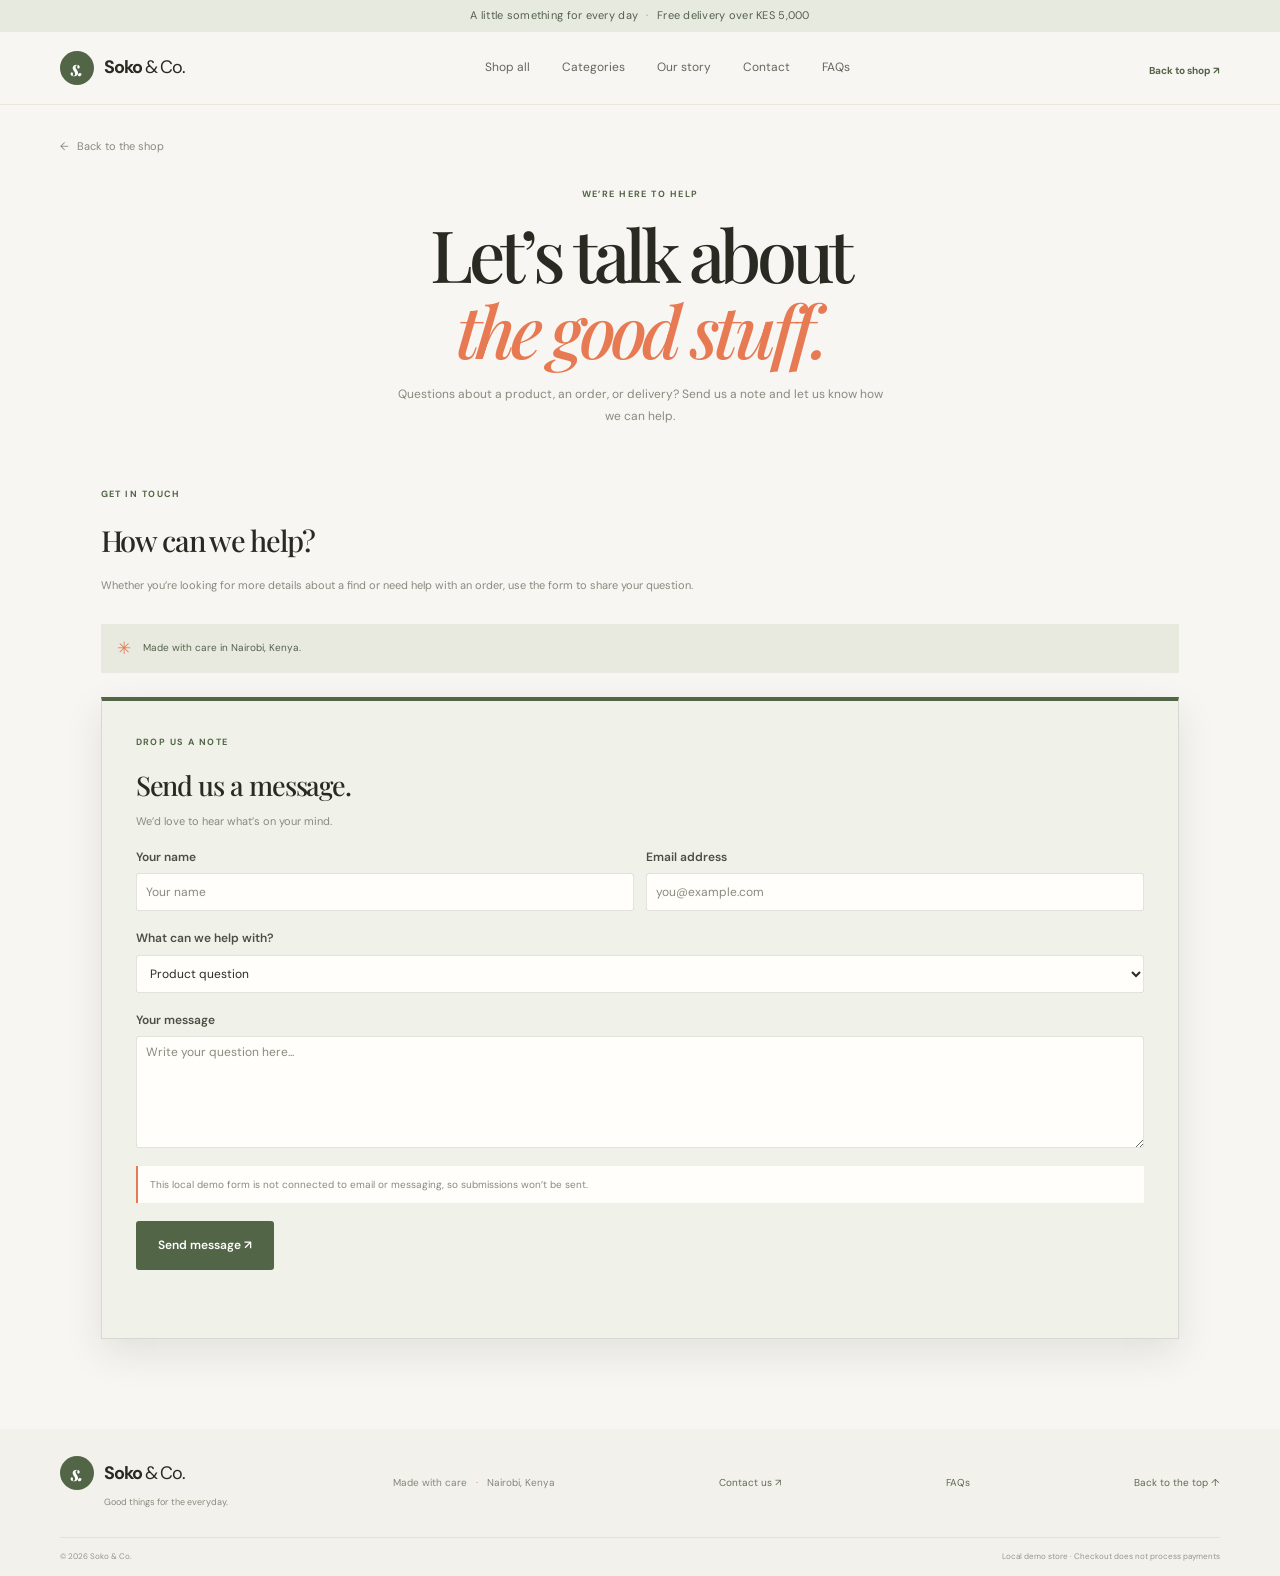
==== contact.html @ d67be222 "Initial commit" ====
<!doctype html>
<!-- Soko & Co. contact page; the form is a local demo and sends no messages. -->
<html lang="en">
  <head>
    <meta charset="UTF-8" />
    <meta name="viewport" content="width=device-width, initial-scale=1.0" />
    <meta
      name="description"
      content="Get in touch with Soko & Co. about products, orders, or delivery."
    />
    <meta name="theme-color" content="#f7f6f2" />
    <title>Contact us — Soko &amp; Co.</title>
    <link rel="stylesheet" href="market.css" />
    <script src="contact.js" defer></script>
    <script src="site-nav.js" defer></script>
  </head>
  <body id="top">
    <!-- Store announcement and shared navigation. -->
    <div class="topline">
      A little something for every day <span>·</span> Free delivery over KES
      5,000
    </div>
    <header class="site-header">
      <nav class="nav container" aria-label="Main navigation">
        <a class="brand" href="market.html#home" aria-label="Soko and Co. home">
          <span class="brand-mark">s.</span>
          <span>Soko <span class="brand-light">&amp; Co.</span></span>
        </a>
        <div class="nav-links" id="site-menu">
          <a href="market.html#shop">Shop all</a>
          <a href="market.html#categories">Categories</a>
          <a href="market.html#story">Our story</a>
          <a href="contact.html" aria-current="page">Contact</a>
          <a href="faq.html">FAQs</a>
        </div>
        <button
          class="menu-overlay"
          type="button"
          data-menu-overlay
          aria-label="Close navigation menu"
          tabindex="-1"
        ></button>
        <div class="nav-actions">
          <a class="text-link" href="market.html#shop">Back to shop ↗</a>
          <button
            class="mobile-menu-toggle"
            type="button"
            aria-label="Open navigation menu"
            aria-controls="site-menu"
            aria-expanded="false"
          >
            <span class="menu-icon" aria-hidden="true">
              <span></span><span></span><span></span>
            </span>
          </button>
        </div>
      </nav>
    </header>

    <!-- Contact introduction and demo form with an explicit non-delivery notice. -->
    <main class="container contact-page">
      <a class="detail-back-link" href="market.html#shop">
        <span aria-hidden="true">←</span> Back to the shop
      </a>
      <section class="contact-intro">
        <span class="eyebrow">WE’RE HERE TO HELP</span>
        <h1>Let’s talk about<br /><em>the good stuff.</em></h1>
        <p>
          Questions about a product, an order, or delivery? Send us a note and
          let us know how we can help.
        </p>
      </section>

      <section class="contact-layout" aria-label="Contact Soko &amp; Co.">
        <div class="contact-copy">
          <span class="eyebrow">GET IN TOUCH</span>
          <h2>How can we help?</h2>
          <p>
            Whether you’re looking for more details about a find or need help
            with an order, use the form to share your question.
          </p>
          <div class="contact-location">
            <span aria-hidden="true">✳</span>
            <p>Made with care in Nairobi, Kenya.</p>
          </div>
        </div>

        <form class="contact-form" id="contact-form">
          <div class="contact-form-heading">
            <span class="eyebrow">DROP US A NOTE</span>
            <h2>Send us a message.</h2>
            <p>We’d love to hear what’s on your mind.</p>
          </div>
          <div class="contact-form-row">
            <div class="contact-field">
              <label for="contact-name">Your name</label>
              <input
                id="contact-name"
                name="name"
                autocomplete="name"
                placeholder="Your name"
                required
              />
            </div>
            <div class="contact-field">
              <label for="contact-email">Email address</label>
              <input
                id="contact-email"
                name="email"
                type="email"
                autocomplete="email"
                placeholder="you@example.com"
                required
              />
            </div>
          </div>
          <div class="contact-field">
            <label for="contact-topic">What can we help with?</label>
            <select id="contact-topic" name="topic">
              <option>Product question</option>
              <option>Order or delivery</option>
              <option>Other</option>
            </select>
          </div>
          <div class="contact-field">
            <label for="contact-message">Your message</label>
            <textarea
              id="contact-message"
              name="message"
              rows="5"
              placeholder="Write your question here..."
              required
            ></textarea>
          </div>
          <p class="contact-note">
            This local demo form is not connected to email or messaging, so
            submissions won’t be sent.
          </p>
          <button class="button button-dark" type="submit">Send message ↗</button>
          <p class="contact-status" id="contact-status" role="status" aria-live="polite"></p>
        </form>
      </section>
    </main>

    <!-- Shared footer links for the storefront and FAQ page. -->
    <footer class="site-footer">
      <div class="container footer-main">
        <div class="footer-brand">
          <a class="brand" href="market.html#home">
            <span class="brand-mark">s.</span>
            <span>Soko <span class="brand-light">&amp; Co.</span></span>
          </a>
          <p>Good things for the everyday.</p>
        </div>
        <div class="footer-note">
          <span>Made with care</span><span>·</span><span>Nairobi, Kenya</span>
        </div>
        <a class="back-top" href="contact.html">Contact us ↗</a>
        <a class="back-top" href="faq.html">FAQs</a>
        <a class="back-top" href="#top">Back to the top ↑</a>
      </div>
      <div class="container footer-bottom">
        <span>© 2026 Soko &amp; Co.</span>
        <span>Local demo store · Checkout does not process payments</span>
      </div>
    </footer>
  </body>
</html>
---- market.css ----
/* Shared Soko & Co. styles for the storefront, product, contact, and FAQ pages. */
@import url("https://fonts.googleapis.com/css2?family=DM+Sans:wght@400;500;600;700&family=Playfair+Display:ital,wght@0,500;0,600;0,700;1,500;1,600&display=swap");

/* Brand tokens and shared page defaults. */
:root {
  color-scheme: light;
  --paper: #f7f6f2;
  --white: #fffefa;
  --ink: #292b23;
  --muted: #898a7e;
  --line: #e8e5db;
  --green: #526547;
  --orange: #e77a52;
  --yellow: #f2c65d;
  --serif: "Playfair Display", Georgia, serif;
  --sans: "DM Sans", "Segoe UI", sans-serif;
}

* {
  box-sizing: border-box;
}
html {
  scroll-behavior: smooth;
  scroll-padding-top: 85px;
}
body {
  margin: 0;
  background: var(--paper);
  color: var(--ink);
  font-family: var(--sans);
  font-size: 15px;
  line-height: 1.6;
}
body.menu-open {
  overflow: hidden;
}
button,
input,
select {
  font: inherit;
}
button {
  color: inherit;
}
a {
  color: inherit;
  text-decoration: none;
}
.container {
  width: min(1160px, calc(100% - 48px));
  margin-inline: auto;
}
.visually-hidden {
  position: absolute;
  width: 1px;
  height: 1px;
  padding: 0;
  margin: -1px;
  overflow: hidden;
  clip: rect(0, 0, 0, 0);
  white-space: nowrap;
  border: 0;
}
.topline {
  padding: 7px 16px;
  background: #e7eadf;
  color: #53614c;
  text-align: center;
  font-size: 11px;
  letter-spacing: 0.025em;
}
.topline span {
  padding-inline: 5px;
  color: var(--orange);
}

/* Desktop navigation and its action buttons. */
.site-header {
  position: sticky;
  z-index: 20;
  top: 0;
  border-bottom: 1px solid var(--line);
  background: rgb(247 246 242 / 94%);
  backdrop-filter: blur(14px);
}
.nav {
  display: flex;
  min-height: 72px;
  align-items: center;
  justify-content: space-between;
  gap: 20px;
}
.brand {
  display: inline-flex;
  align-items: center;
  gap: 10px;
  font-size: 18px;
  font-weight: 700;
  letter-spacing: -0.06em;
  white-space: nowrap;
}
.brand-mark {
  display: grid;
  width: 34px;
  height: 34px;
  place-items: center;
  border-radius: 50%;
  background: var(--green);
  color: white;
  font-family: var(--serif);
  font-size: 21px;
  font-style: italic;
}
.brand-light {
  font-weight: 400;
}
.nav-links {
  display: flex;
  align-items: center;
  gap: 32px;
}
.nav-links a {
  color: #65665c;
  font-size: 12px;
  transition: color 0.18s ease;
}
.nav-links a:hover {
  color: var(--orange);
}
.mobile-menu-toggle,
.menu-overlay {
  display: none;
}
.menu-icon {
  display: grid;
  gap: 4px;
}
.menu-icon > span {
  width: 18px;
  height: 1.5px;
  background: var(--ink);
  transition:
    transform 0.2s ease,
    opacity 0.2s ease;
}
.nav-actions {
  display: flex;
  align-items: center;
  gap: 16px;
}
.search-shortcut,
.wishlist-trigger,
.cart-trigger {
  display: inline-flex;
  min-height: 38px;
  align-items: center;
  gap: 7px;
  padding: 0 4px;
  border: 0;
  background: transparent;
  cursor: pointer;
  font-size: 12px;
}
.search-shortcut > span:first-child {
  font-size: 20px;
  line-height: 1;
}
.bag-icon {
  font-size: 15px;
}
.cart-count {
  display: grid;
  min-width: 20px;
  height: 20px;
  place-items: center;
  padding-inline: 4px;
  border-radius: 50%;
  background: #e9eadf;
  color: var(--green);
  font-size: 10px;
}
.wishlist-trigger > span:first-child {
  color: #66745b;
  font-size: 19px;
  line-height: 1;
}
.wishlist-count {
  display: grid;
  min-width: 20px;
  height: 20px;
  place-items: center;
  padding-inline: 4px;
  border-radius: 50%;
  background: #e9eadf;
  color: var(--green);
  font-size: 10px;
}

/* Hero artwork and the first category shortcuts. */
.hero {
  display: grid;
  min-height: 550px;
  grid-template-columns: 0.9fr 1.1fr;
  align-items: center;
  gap: clamp(30px, 7vw, 100px);
  padding-block: 55px 65px;
}
.hero-copy {
  padding: 15px 0 5px 5%;
}
.eyebrow {
  display: block;
  margin: 0 0 15px;
  color: var(--green);
  font-size: 9px;
  font-weight: 700;
  letter-spacing: 0.16em;
}
.eyebrow-star {
  margin-right: 5px;
  color: var(--orange);
  font-size: 13px;
}
.hero h1 {
  margin: 0;
  font-family: var(--serif);
  font-size: clamp(53px, 6vw, 79px);
  font-weight: 500;
  letter-spacing: -0.065em;
  line-height: 1.02;
}
.hero h1 em,
.shop-heading h2 em,
.story-inner h2 em,
.checkout-header h2 em {
  color: var(--orange);
  font-weight: 500;
}
.hero-copy > p:not(.eyebrow) {
  max-width: 360px;
  margin: 21px 0 24px;
  color: #73746b;
  font-size: 13px;
  line-height: 1.9;
}
.button {
  display: inline-flex;
  min-height: 45px;
  align-items: center;
  justify-content: center;
  gap: 20px;
  padding: 0 18px;
  border: 0;
  border-radius: 3px;
  cursor: pointer;
  font-size: 11px;
  font-weight: 600;
  transition:
    transform 0.18s ease,
    background 0.18s ease;
}
.button:hover {
  transform: translateY(-2px);
}
.button-dark {
  background: var(--green);
  color: white;
}
.button-dark:hover {
  background: #41543a;
}
.hero-footnote {
  display: flex;
  align-items: center;
  gap: 8px;
  margin-top: 31px;
  color: #85867c;
  font-size: 10px;
}
.tiny-sun {
  color: var(--orange);
  font-size: 15px;
}
.hero-art {
  position: relative;
  min-height: 400px;
  overflow: hidden;
  background: #e8c1a8 url("images/hero_bg.jpg") center 43% / cover no-repeat;
}
.hero-art::before {
  position: absolute;
  inset: 0;
  background: linear-gradient(
    180deg,
    rgb(41 43 35 / 15%),
    transparent 24%,
    transparent 72%,
    rgb(41 43 35 / 35%)
  );
  content: "";
}
.hero-art-top,
.hero-art-caption {
  position: absolute;
  z-index: 2;
  right: 19px;
  left: 19px;
  display: flex;
  justify-content: space-between;
  color: white;
  text-shadow: 0 1px 8px rgb(0 0 0 / 35%);
  font-size: 8px;
  letter-spacing: 0.12em;
}
.hero-art-top {
  top: 18px;
}
.hero-art-caption {
  bottom: 17px;
  letter-spacing: 0.03em;
  text-transform: none;
}
.hero-sticker {
  position: absolute;
  z-index: 1;
  top: 44%;
  right: 7%;
  display: grid;
  width: 54px;
  height: 54px;
  place-items: center;
  border-radius: 50%;
  background: var(--yellow);
  color: #715938;
  font-size: 25px;
}

.category-section {
  display: grid;
  grid-template-columns: repeat(5, 1fr);
  gap: 11px;
  padding-block: 17px 72px;
}
.category-link {
  display: flex;
  min-height: 65px;
  align-items: center;
  gap: 11px;
  padding: 10px 13px;
  border: 1px solid var(--line);
  background: var(--white);
  font-size: 11px;
  transition:
    border-color 0.18s ease,
    transform 0.18s ease;
}
.category-link:hover {
  transform: translateY(-2px);
  border-color: #b7c1aa;
}
.category-emoji {
  display: grid;
  width: 35px;
  height: 35px;
  flex: 0 0 auto;
  place-items: center;
  border-radius: 50%;
  font-size: 17px;
}
.style-emoji {
  background: #f4e3d8;
  color: #b66b4b;
}
.tech-emoji {
  background: #dfe8df;
  color: #526b55;
}
.home-emoji {
  background: #f2e7cb;
  color: #9c7d40;
}
.care-emoji {
  background: #ecdfe8;
  color: #966c8c;
}
.gifts-emoji {
  background: #e7e8d8;
  font-size: 15px;
}
.category-arrow {
  margin-left: auto;
  color: #a4a397;
  font-size: 12px;
}

/* Shop controls, grouped product rails, cards, and empty-search feedback. */
.shop-section {
  padding-block: 12px 94px;
}
.shop-heading {
  display: flex;
  align-items: end;
  justify-content: space-between;
  gap: 20px;
  margin-bottom: 25px;
}
.shop-heading .eyebrow {
  margin-bottom: 8px;
}
.shop-heading h2 {
  margin: 0;
  font-family: var(--serif);
  font-size: clamp(32px, 4vw, 45px);
  font-weight: 500;
  letter-spacing: -0.055em;
}
.shop-heading > p {
  margin: 0 0 7px;
  color: var(--muted);
  font-size: 11px;
}
.shop-controls {
  display: flex;
  align-items: center;
  justify-content: space-between;
  gap: 20px;
  padding-block: 15px;
  border-top: 1px solid var(--line);
  border-bottom: 1px solid var(--line);
}
.filter-list,
.shop-tools {
  display: flex;
  align-items: center;
  gap: 7px;
}
.filter-chip {
  min-height: 31px;
  padding: 0 12px;
  border: 1px solid transparent;
  border-radius: 20px;
  background: transparent;
  color: #74756c;
  cursor: pointer;
  font-size: 10px;
}
.filter-chip:hover {
  border-color: var(--line);
}
.filter-chip.is-active {
  background: #e8ebdf;
  color: #4b6044;
}
.shop-tools {
  gap: 12px;
}
.search-field {
  display: flex;
  width: 175px;
  min-height: 34px;
  align-items: center;
  gap: 7px;
  padding: 0 10px;
  border: 1px solid var(--line);
  background: var(--white);
  color: var(--muted);
}
.search-field > span {
  font-size: 17px;
}
.search-field input {
  width: 100%;
  min-width: 0;
  border: 0;
  outline: 0;
  background: transparent;
  color: var(--ink);
  font-size: 10px;
}
.search-field input::placeholder {
  color: #a0a094;
}
.sort-field select {
  min-height: 34px;
  padding: 0 24px 0 9px;
  border: 1px solid var(--line);
  background: var(--white);
  color: #67685e;
  font-size: 10px;
}
.results-count {
  min-height: 16px;
  margin: 13px 0 11px;
  color: var(--muted);
  font-size: 9px;
}
.product-grid {
  display: grid;
  grid-template-columns: repeat(4, minmax(0, 1fr));
  gap: 18px 14px;
}
.product-grid.product-groups {
  display: flex;
  flex-direction: column;
  gap: 32px;
}
.product-group-heading {
  display: flex;
  align-items: center;
  justify-content: space-between;
  margin-bottom: 12px;
}
.product-group-title {
  display: flex;
  align-items: baseline;
  gap: 10px;
}
.product-group-heading h3 {
  margin: 0;
  font-family: var(--serif);
  font-size: 23px;
  font-weight: 500;
  letter-spacing: -0.035em;
}
.product-group-title > span {
  color: var(--muted);
  font-size: 9px;
}
.product-scroll-controls {
  display: flex;
  gap: 6px;
}
.product-scroll-controls[hidden] {
  display: none;
}
.product-scroll-button {
  display: grid;
  width: 36px;
  height: 36px;
  place-items: center;
  border: 1px solid var(--line);
  border-radius: 50%;
  background: var(--white);
  color: var(--ink);
  cursor: pointer;
  font-size: 15px;
}
.product-scroll-button:not(:disabled):hover {
  border-color: #b7c1aa;
}
.product-scroll-button:disabled {
  color: #a4a397;
  cursor: default;
}
.product-row {
  display: grid;
  grid-auto-columns: calc((100% - 42px) / 4);
  grid-auto-flow: column;
  gap: 14px;
  overflow-x: auto;
  overscroll-behavior-x: contain;
  scroll-snap-type: x proximity;
  scrollbar-color: #c8cabd transparent;
  scrollbar-width: thin;
  padding-bottom: 9px;
}
.product-row > .product-card {
  scroll-snap-align: start;
}
.product-row::-webkit-scrollbar {
  height: 6px;
}
.product-row::-webkit-scrollbar-thumb {
  border-radius: 6px;
  background: #c8cabd;
}
.product-card {
  min-width: 0;
}
.wishlist-toggle {
  display: grid;
  place-items: center;
  border: 0;
  background: var(--white);
  color: #66745b;
  cursor: pointer;
  line-height: 1;
}
.wishlist-toggle[aria-pressed="true"] {
  color: var(--orange);
}
.product-visual > .wishlist-toggle {
  position: absolute;
  z-index: 3;
  top: 10px;
  right: 10px;
  width: 35px;
  height: 35px;
  border-radius: 50%;
  box-shadow: 0 2px 8px rgb(41 43 35 / 10%);
  font-size: 20px;
}
.wishlist-toggle:hover {
  transform: scale(1.08);
}
.product-visual {
  position: relative;
  display: grid;
  aspect-ratio: 0.91;
  overflow: hidden;
  place-items: center;
  border-radius: 8px;
  background: var(--product-bg, #eee8dd);
}
.product-art-link {
  position: absolute;
  z-index: 0;
  inset: 0;
  display: block;
}
.product-art {
  display: block;
  width: 100%;
  height: 100%;
  padding: 12px;
  border-radius: 6px;
  object-fit: contain;
  transition: transform 0.35s ease;
}
.product-card:hover .product-art {
  transform: scale(0.97) rotate(-1deg);
}
.product-badge {
  position: absolute;
  z-index: 1;
  top: 10px;
  left: 10px;
  padding: 5px 8px;
  background: var(--white);
  color: #56644d;
  font-size: 8px;
  letter-spacing: 0.04em;
}
.quick-add {
  position: absolute;
  z-index: 2;
  right: 10px;
  bottom: 10px;
  left: 10px;
  min-height: 37px;
  border: 0;
  background: rgb(255 254 250 / 94%);
  color: var(--ink);
  cursor: pointer;
  font-size: 10px;
  font-weight: 600;
  opacity: 0;
  transform: translateY(6px);
  transition:
    opacity 0.2s ease,
    transform 0.2s ease;
}
.product-card:hover .quick-add,
.quick-add:focus-visible {
  opacity: 1;
  transform: translateY(0);
}
.product-info {
  padding: 10px 2px 0;
}
.product-category {
  margin: 0 0 2px;
  color: var(--muted);
  font-size: 8px;
  letter-spacing: 0.1em;
  text-transform: uppercase;
}
.product-name-row {
  display: flex;
  align-items: baseline;
  justify-content: space-between;
  gap: 8px;
}
.product-name {
  margin: 0;
  font-size: 11px;
  font-weight: 600;
}
.product-name a {
  transition: color 0.18s ease;
}
.product-name a:hover {
  color: var(--green);
}
.product-price {
  flex: 0 0 auto;
  font-size: 10px;
  font-weight: 600;
}
.empty-state {
  padding: 45px 10px;
  color: var(--muted);
  text-align: center;
  font-size: 13px;
}

/* Contact page layout, form fields, and submission feedback. */
.contact-page {
  min-height: 70vh;
  padding-block: 28px 90px;
}
.contact-intro {
  max-width: 720px;
  margin: 30px auto 48px;
  text-align: center;
}
.contact-intro h1 {
  margin: 0;
  font-family: var(--serif);
  font-size: clamp(44px, 7vw, 72px);
  font-weight: 500;
  letter-spacing: -0.065em;
  line-height: 1.05;
}
.contact-intro h1 em {
  color: var(--orange);
  font-weight: 500;
}
.contact-intro > p {
  max-width: 500px;
  margin: 17px auto 0;
  color: var(--muted);
  font-size: 12px;
  line-height: 1.8;
}
.contact-layout {
  display: grid;
  width: 93%;
  max-width: 1160px;
  grid-template-columns: 1fr;
  align-items: start;
  gap: 24px;
  margin-inline: auto;
}
.contact-copy {
  padding-top: 12px;
}
.contact-copy h2 {
  margin: 0 0 12px;
  font-family: var(--serif);
  font-size: 29px;
  font-weight: 500;
  letter-spacing: -0.04em;
}
.contact-copy > p {
  margin: 0;
  color: var(--muted);
  font-size: 11px;
  line-height: 1.9;
}
.contact-location {
  display: flex;
  align-items: flex-start;
  gap: 12px;
  margin-top: 28px;
  padding: 16px;
  background: #e8eadf;
  color: #53614c;
  font-size: 10px;
}
.contact-location > span {
  color: var(--orange);
  font-size: 17px;
  line-height: 1;
}
.contact-location p {
  margin: 0;
}
.contact-form {
  position: relative;
  display: grid;
  gap: 18px;
  padding: clamp(22px, 3vw, 34px);
  border: 1px solid #d7d9ce;
  border-top: 4px solid var(--green);
  background: #f0f2ea;
  box-shadow: 0 14px 36px rgb(41 43 35 / 10%);
}
.contact-form-heading h2 {
  margin: 0;
  font-family: var(--serif);
  font-size: 27px;
  font-weight: 500;
  letter-spacing: -0.04em;
}
.contact-form-heading p {
  margin: 5px 0 0;
  color: var(--muted);
  font-size: 11px;
}
.contact-form-row {
  display: grid;
  grid-template-columns: repeat(2, minmax(0, 1fr));
  gap: 12px;
}
.contact-field {
  display: grid;
  gap: 6px;
}
.contact-field label {
  color: #4c4e44;
  font-size: 12px;
  font-weight: 600;
}
.contact-field input,
.contact-field select,
.contact-field textarea {
  width: 100%;
  min-height: 38px;
  padding: 7px 10px;
  border: 0;
  border-radius: 4px;
  outline: 0;
  background: var(--white);
  color: var(--ink);
  font: inherit;
  font-size: 12px;
  box-shadow: inset 0 0 0 0.5px #c7c9bd;
}
.contact-field textarea {
  min-height: 112px;
  resize: vertical;
}
.contact-field input:focus,
.contact-field select:focus,
.contact-field textarea:focus {
  box-shadow:
    inset 0 0 0 0.5px var(--green),
    0 0 0 3px rgb(82 101 71 / 14%);
}
.contact-field input::placeholder,
.contact-field textarea::placeholder {
  color: #898a7e;
  opacity: 1;
}
.contact-note,
.contact-status {
  margin: 0;
  color: var(--muted);
  font-size: 10px;
  line-height: 1.7;
}
.contact-note {
  padding: 10px 12px;
  border-left: 2px solid var(--orange);
  background: var(--white);
}
.contact-status {
  min-height: 16px;
  color: #9a4d36;
}
.contact-form .button {
  min-height: 49px;
  justify-self: start;
  padding-inline: 22px;
  font-size: 12px;
}

/* FAQ accordion, including its open/closed indicators. */
.faq-page {
  min-height: 70vh;
  padding-block: 28px 90px;
}
.faq-intro {
  max-width: 720px;
  margin: 30px auto 42px;
  text-align: center;
}
.faq-intro h1 {
  margin: 0;
  font-family: var(--serif);
  font-size: clamp(42px, 6vw, 66px);
  font-weight: 500;
  letter-spacing: -0.06em;
  line-height: 1.08;
}
.faq-intro h1 em {
  color: var(--orange);
  font-weight: 500;
}
.faq-intro > p {
  max-width: 530px;
  margin: 16px auto 0;
  color: var(--muted);
  font-size: 12px;
  line-height: 1.8;
}
.faq-list {
  display: grid;
  width: 93%;
  max-width: 960px;
  gap: 10px;
  margin-inline: auto;
}
.faq-list details {
  border: 1px solid var(--line);
  background: var(--white);
}
.faq-list summary {
  display: flex;
  min-height: 64px;
  align-items: center;
  justify-content: space-between;
  gap: 18px;
  padding: 16px 20px;
  cursor: pointer;
  font-size: 13px;
  font-weight: 600;
  list-style: none;
}
.faq-list summary::-webkit-details-marker {
  display: none;
}
.faq-list summary::after {
  flex: 0 0 auto;
  color: var(--green);
  content: "+";
  font-size: 20px;
  font-weight: 400;
}
.faq-list details[open] summary::after {
  color: var(--orange);
  content: "-";
}
.faq-answer {
  max-width: 760px;
  padding: 0 20px 20px;
  color: #707166;
  font-size: 11px;
  line-height: 1.8;
}
.faq-answer p {
  margin: 0;
}
.faq-answer a {
  color: var(--green);
  font-weight: 600;
  text-decoration: underline;
  text-underline-offset: 3px;
}
.faq-demo-note {
  width: 93%;
  max-width: 960px;
  margin: 22px auto 0;
  padding: 14px 18px;
  border-left: 3px solid var(--orange);
  background: #e8eadf;
  color: #53614c;
  font-size: 10px;
}

/* Brand story and shared footer. */
.story-section {
  padding-block: 76px;
  background: #e8eadf;
}
.story-inner {
  position: relative;
  display: grid;
  grid-template-columns: 1fr 0.9fr;
  align-items: center;
  gap: clamp(35px, 8vw, 110px);
}
.story-inner .eyebrow {
  color: #67745c;
}
.story-inner h2 {
  margin: 0;
  font-family: var(--serif);
  font-size: clamp(36px, 5vw, 56px);
  font-weight: 500;
  letter-spacing: -0.065em;
  line-height: 1.1;
}
.story-inner h2 em {
  color: #738267;
}
.story-copy {
  max-width: 435px;
}
.story-copy p {
  margin: 0 0 14px;
  color: #686e61;
  font-size: 11px;
  line-height: 1.9;
}
.text-link {
  display: inline-flex;
  align-items: center;
  gap: 9px;
  margin-top: 6px;
  border: 0;
  background: transparent;
  color: var(--green);
  cursor: pointer;
  font-size: 10px;
  font-weight: 700;
}
.story-spark {
  position: absolute;
  top: -30px;
  right: 13%;
  color: #b8c2a9;
  font-size: 33px;
}

.site-footer {
  background: #f2f1eb;
}
.footer-main {
  display: flex;
  min-height: 108px;
  align-items: center;
  justify-content: space-between;
  gap: 20px;
}
.footer-brand p {
  margin: 5px 0 0 44px;
  color: var(--muted);
  font-size: 9px;
}
.footer-note {
  display: flex;
  gap: 9px;
  color: #85867b;
  font-size: 10px;
}
.footer-note span:nth-child(2) {
  color: var(--orange);
}
.back-top {
  color: #5e6b55;
  font-size: 10px;
}
.footer-bottom {
  display: flex;
  min-height: 39px;
  align-items: center;
  justify-content: space-between;
  border-top: 1px solid #e3e1d8;
  color: #96968c;
  font-size: 8px;
}

/* Modal defaults and slide-in drawers for wishlist and cart. */
dialog {
  padding: 0;
  border: 0;
  color: var(--ink);
}
dialog::backdrop {
  background: rgb(33 35 29 / 42%);
  backdrop-filter: blur(2px);
}
.cart-dialog {
  position: fixed;
  inset: 0 0 0 auto;
  width: min(440px, 100%);
  max-width: none;
  height: 100%;
  max-height: none;
  margin: 0;
  overflow: visible;
  background: transparent;
}
.wishlist-dialog {
  position: fixed;
  inset: 0 0 0 auto;
  width: min(440px, 100%);
  max-width: none;
  height: 100%;
  max-height: none;
  margin: 0;
  overflow: auto;
  background: var(--white);
  box-shadow: -12px 0 40px rgb(35 37 29 / 10%);
}
.wishlist-dialog[open] {
  animation: drawer-in 0.2s ease-out;
}
.wishlist-drawer {
  min-height: 100%;
  padding: 23px;
}
.wishlist-intro {
  margin: 14px 0;
  color: var(--muted);
  font-size: 10px;
}
.wishlist-empty {
  padding: 38px 10px;
  color: var(--muted);
  text-align: center;
  font-size: 12px;
}
.wishlist-items {
  margin: 0;
  padding: 0;
  list-style: none;
}
.wishlist-line {
  display: grid;
  grid-template-columns: minmax(0, 1fr) auto;
  align-items: center;
  gap: 12px;
  padding: 13px 0;
  border-top: 1px solid var(--line);
}
.wishlist-product {
  display: flex;
  min-width: 0;
  align-items: center;
  gap: 12px;
}
.wishlist-product img {
  width: 62px;
  height: 62px;
  flex: 0 0 auto;
  padding: 5px;
  background: #f3f1e8;
  object-fit: contain;
}
.wishlist-product-copy {
  display: grid;
  gap: 3px;
}
.wishlist-product-copy strong {
  font-size: 11px;
}
.wishlist-product-copy small {
  color: var(--muted);
  font-size: 9px;
}
.wishlist-remove {
  padding: 6px;
  border: 0;
  background: transparent;
  color: var(--muted);
  cursor: pointer;
  font-size: 9px;
  text-decoration: underline;
  text-underline-offset: 3px;
}
.wishlist-remove:hover {
  color: var(--orange);
}
.cart-dialog[open] {
  animation: drawer-in 0.2s ease-out;
}
@keyframes drawer-in {
  from {
    transform: translateX(25px);
    opacity: 0.7;
  }
  to {
    transform: translateX(0);
    opacity: 1;
  }
}

/* Cart contents, quantity controls, and drawer summary. */
.cart-drawer {
  display: flex;
  width: 100%;
  height: 100%;
  flex-direction: column;
  padding: 23px;
  background: var(--white);
  box-shadow: -12px 0 40px rgb(35 37 29 / 10%);
}
.drawer-header,
.checkout-header {
  display: flex;
  align-items: flex-start;
  justify-content: space-between;
  gap: 16px;
  padding-bottom: 16px;
  border-bottom: 1px solid var(--line);
}
.drawer-header .eyebrow,
.checkout-header .eyebrow {
  margin-bottom: 4px;
}
.drawer-header h2,
.checkout-header h2 {
  margin: 0;
  font-family: var(--serif);
  font-size: 30px;
  font-weight: 500;
  letter-spacing: -0.04em;
}
.drawer-header h2 span {
  color: var(--muted);
  font-family: var(--sans);
  font-size: 12px;
}
.close-button {
  display: grid;
  width: 33px;
  height: 33px;
  place-items: center;
  border: 1px solid var(--line);
  border-radius: 50%;
  background: transparent;
  cursor: pointer;
  font-size: 21px;
  line-height: 1;
}
.shipping-progress {
  padding: 12px 0;
  color: var(--green);
  font-size: 10px;
}
.cart-items {
  flex: 1;
  overflow: auto;
  margin: 0;
  padding: 0;
  list-style: none;
}
.cart-line {
  display: grid;
  grid-template-columns: 65px 1fr auto;
  gap: 12px;
  align-items: center;
  padding: 13px 0;
  border-bottom: 1px solid var(--line);
}
.cart-line-art {
  
  width: 65px;
  height: 70px;
  object-fit: cover;
  border-radius: 3px;
  display: block;
}
.cart-line-info strong {
  display: block;
  font-size: 11px;
}
.cart-line-info > span {
  color: var(--muted);
  font-size: 10px;
}
.quantity-control {
  display: inline-flex;
  align-items: center;
  gap: 9px;
  margin-top: 8px;
  border: 1px solid var(--line);
}
.quantity-control button {
  width: 24px;
  height: 24px;
  border: 0;
  background: transparent;
  cursor: pointer;
}
.quantity-control span {
  min-width: 12px;
  text-align: center;
  font-size: 10px;
}
.cart-line-end {
  display: grid;
  justify-items: end;
  gap: 8px;
}
.cart-line-end strong {
  font-size: 10px;
}
.remove-item {
  padding: 2px;
  border: 0;
  background: transparent;
  color: var(--muted);
  cursor: pointer;
  font-size: 9px;
  text-decoration: underline;
}
.cart-empty {
  display: none;
  flex: 1;
  align-content: center;
  justify-items: center;
  color: var(--muted);
  text-align: center;
}
.cart-empty.is-visible {
  display: grid;
}
.cart-empty > span {
  font-size: 41px;
}
.cart-empty p {
  margin: 10px 0 0;
  font-size: 12px;
}
.cart-empty .text-link {
  margin-top: 10px;
}
.drawer-footer {
  padding-top: 15px;
  border-top: 1px solid var(--line);
}
.drawer-footer.is-empty {
  display: none;
}
.subtotal-row {
  display: flex;
  justify-content: space-between;
  font-size: 12px;
}
.delivery-note,
.demo-note {
  margin: 7px 0 13px;
  color: var(--muted);
  font-size: 9px;
}
.checkout-trigger {
  width: 100%;
  justify-content: space-between;
}
.demo-note {
  margin: 9px 0 0;
  text-align: center;
}

/* Demo checkout form and its calculated order summary. */
.checkout-dialog {
  width: min(600px, calc(100% - 28px));
  max-width: none;
  max-height: min(92vh, 850px);
  overflow: auto;
  background: var(--white);
  box-shadow: 0 20px 70px rgb(35 37 29 / 20%);
}
.checkout-shell {
  padding: clamp(20px, 5vw, 34px);
}
.checkout-disclaimer {
  margin: 13px 0 18px;
  padding: 10px 12px;
  background: #f3f1e8;
  color: #73746b;
  font-size: 9px;
}
.form-grid {
  display: grid;
  grid-template-columns: 1fr 1fr;
  gap: 12px;
}
.form-field {
  display: grid;
  gap: 5px;
  color: #66675e;
  font-size: 9px;
}
.field-full {
  grid-column: 1 / -1;
}
.form-field input,
.form-field select {
  width: 100%;
  min-height: 38px;
  padding: 0 10px;
  border: 1px solid var(--line);
  border-radius: 2px;
  outline: 0;
  background: var(--paper);
  color: var(--ink);
  font-size: 11px;
}
.form-field input:focus,
.form-field select:focus {
  border-color: var(--green);
}
.checkout-summary {
  display: grid;
  gap: 7px;
  margin-top: 19px;
  padding-top: 13px;
  border-top: 1px solid var(--line);
}
.checkout-summary > div {
  display: flex;
  justify-content: space-between;
  color: var(--muted);
  font-size: 10px;
}
.checkout-summary strong {
  color: var(--ink);
  font-weight: 600;
}
.checkout-summary .checkout-total {
  margin-top: 3px;
  padding-top: 8px;
  border-top: 1px solid var(--line);
  color: var(--ink);
  font-size: 12px;
}
.place-order {
  width: 100%;
  margin-top: 14px;
  justify-content: space-between;
}

/* Demo order confirmation and transient cart feedback. */
.confirmation-dialog {
  width: min(430px, calc(100% - 28px));
  max-width: none;
  background: var(--white);
  text-align: center;
  box-shadow: 0 20px 70px rgb(35 37 29 / 20%);
}
.confirmation-content {
  display: grid;
  justify-items: center;
  padding: 38px 30px;
}
.confirmation-icon {
  display: grid;
  width: 49px;
  height: 49px;
  margin-bottom: 18px;
  place-items: center;
  border-radius: 50%;
  background: #e7ecdf;
  color: var(--green);
  font-size: 23px;
}
.confirmation-content .eyebrow {
  margin-bottom: 7px;
}
.confirmation-content h2 {
  margin: 0;
  font-family: var(--serif);
  font-size: 38px;
  font-weight: 500;
  letter-spacing: -0.05em;
}
.confirmation-content > p:not(.eyebrow) {
  color: #707168;
  font-size: 11px;
}
.confirmation-content .checkout-disclaimer {
  line-height: 1.6;
}
.confirmation-content .button {
  margin-top: 9px;
}
.toast {
  position: fixed;
  z-index: 30;
  right: 20px;
  bottom: 20px;
  max-width: calc(100% - 40px);
  padding: 11px 16px;
  background: var(--ink);
  color: white;
  font-size: 11px;
  opacity: 0;
  pointer-events: none;
  transform: translateY(8px);
  transition:
    opacity 0.2s ease,
    transform 0.2s ease;
}
.toast.is-visible {
  opacity: 1;
  transform: translateY(0);
}

/* Touch devices keep quick-add controls visible without relying on hover. */
@media (hover: none) {
  .quick-add {
    opacity: 1;
    transform: none;
  }
}

/* Breakpoints adapt product rails, navigation, forms, and footer for smaller screens. */
@media (min-width: 851px) {
  .product-art {
    padding: 24px;
  }
}
@media (max-width: 850px) {
  .hero {
    min-height: 460px;
    grid-template-columns: 0.85fr 1.15fr;
    gap: 30px;
  }
  .hero-copy {
    padding-left: 0;
  }
  .hero-art {
    min-height: 350px;
  }
  .category-section {
    grid-template-columns: repeat(3, 1fr);
    padding-bottom: 58px;
  }
  .product-grid:not(.product-groups) {
    grid-template-columns: repeat(3, minmax(0, 1fr));
  }
  .product-row {
    grid-auto-columns: calc((100% - 28px) / 3);
  }
  .shop-controls {
    align-items: flex-start;
    flex-direction: column;
  }
  .shop-tools {
    width: 100%;
  }
  .search-field {
    flex: 1;
  }
}
@media (max-width: 600px) {
  .container {
    width: min(100% - 32px, 1160px);
  }
  .topline {
    font-size: 9px;
  }
  .nav {
    min-height: 62px;
  }
  .site-header {
    background: var(--paper);
    backdrop-filter: none;
  }
  .nav-links {
    position: fixed;
    z-index: 3;
    inset: 0 0 0 auto;
    display: flex;
    width: min(340px, 88vw);
    flex-direction: column;
    align-items: stretch;
    gap: 0;
    padding: calc(90px + env(safe-area-inset-top)) 28px 30px;
    background: var(--white);
    box-shadow: -16px 0 42px rgb(41 43 35 / 14%);
    visibility: hidden;
    transform: translateX(105%);
    transition:
      transform 0.25s ease,
      visibility 0.25s;
  }
  .nav.is-menu-open .nav-links {
    visibility: visible;
    transform: translateX(0);
  }
  .nav-links a {
    display: flex;
    min-height: 56px;
    align-items: center;
    padding-inline: 3px;
    border-bottom: 1px solid var(--line);
    color: var(--ink);
    font-size: 15px;
  }
  .nav-links a:last-child {
    border-bottom: 0;
  }
  .menu-overlay {
    position: fixed;
    z-index: 2;
    inset: 0;
    display: block;
    border: 0;
    background: rgb(41 43 35 / 38%);
    opacity: 0;
    pointer-events: none;
    visibility: hidden;
    transition:
      opacity 0.25s ease,
      visibility 0.25s;
  }
  .nav.is-menu-open .menu-overlay {
    opacity: 1;
    pointer-events: auto;
    visibility: visible;
  }
  .mobile-menu-toggle {
    position: relative;
    z-index: 4;
    display: grid;
    width: 40px;
    height: 40px;
    flex: 0 0 auto;
    place-items: center;
    border: 1px solid var(--line);
    border-radius: 50%;
    background: var(--white);
    cursor: pointer;
  }
  .mobile-menu-toggle[aria-expanded="true"] .menu-icon > span:first-child {
    transform: translateY(5.5px) rotate(45deg);
  }
  .mobile-menu-toggle[aria-expanded="true"] .menu-icon > span:nth-child(2) {
    opacity: 0;
  }
  .mobile-menu-toggle[aria-expanded="true"] .menu-icon > span:last-child {
    transform: translateY(-5.5px) rotate(-45deg);
  }
  .search-word {
    display: none;
  }
  .nav-actions {
    gap: 11px;
  }
  .cart-word,
  .nav-actions > .text-link {
    display: none;
  }
  .hero {
    grid-template-columns: 1fr;
    gap: 27px;
    padding-block: 46px 35px;
  }
  .hero-copy {
    padding: 0;
  }
  .hero h1 {
    font-size: clamp(56px, 14vw, 77px);
  }
  .hero-copy > p:not(.eyebrow) {
    margin-top: 16px;
    font-size: 12px;
  }
  /* Keep the mobile hero compact; desktop still shows its shop call to action. */
  .hero-copy > .button {
    display: none;
  }
  .hero-footnote {
    margin-top: 20px;
  }
  .hero-art {
    min-height: 320px;
  }
  .category-section {
    grid-template-columns: repeat(2, 1fr);
    gap: 8px;
    padding-block: 13px 51px;
  }
  .category-link {
    min-height: 57px;
    padding: 8px;
    gap: 8px;
    font-size: 10px;
  }
  .category-link:last-child {
    grid-column: span 2;
  }
  .category-emoji {
    width: 31px;
    height: 31px;
  }
  .shop-section {
    padding-bottom: 65px;
  }
  .contact-page {
    padding-bottom: 65px;
  }
  .contact-intro {
    margin: 24px auto 34px;
  }
  .contact-intro h1 {
    font-size: 46px;
  }
  .contact-layout {
    grid-template-columns: 1fr;
    gap: 24px;
  }
  .contact-form {
    padding: 18px;
  }
  .contact-form-row {
    grid-template-columns: 1fr;
  }
  .faq-page {
    padding-bottom: 65px;
  }
  .faq-intro {
    margin: 24px auto 32px;
  }
  .faq-intro h1 {
    font-size: 43px;
  }
  .faq-list summary {
    min-height: 58px;
    padding: 14px;
    font-size: 12px;
  }
  .faq-answer {
    padding: 0 14px 16px;
  }
  .shop-heading {
    align-items: flex-start;
    flex-direction: column;
    gap: 4px;
  }
  .shop-heading h2 {
    font-size: 36px;
  }
  .filter-list {
    width: 100%;
    overflow-x: auto;
    padding-bottom: 3px;
  }
  .filter-chip {
    flex: 0 0 auto;
  }
  .shop-tools {
    flex-wrap: wrap;
  }
  .search-field {
    width: 100%;
    flex: 1 1 100%;
  }
  .sort-field {
    width: 100%;
  }
  .sort-field select {
    width: 100%;
  }
  .product-grid:not(.product-groups) {
    grid-template-columns: repeat(2, minmax(0, 1fr));
    gap: 19px 10px;
  }
  .product-row {
    grid-auto-columns: calc((100% - 10px) / 2);
    gap: 10px;
  }
  .product-visual {
    aspect-ratio: 0.82;
  }
  .product-art {
    font-size: 75px;
  }
  .quick-add {
    right: 6px;
    bottom: 6px;
    left: 6px;
    min-height: 34px;
  }
  .product-name-row {
    align-items: flex-start;
    flex-direction: column;
    gap: 2px;
  }
  .product-name {
    font-size: 10px;
  }
  .product-price {
    font-size: 9px;
  }
  .story-section {
    padding-block: 55px;
  }
  .story-inner {
    grid-template-columns: 1fr;
    gap: 22px;
  }
  .story-inner h2 {
    font-size: 43px;
  }
  .story-spark {
    top: -26px;
    right: 9%;
  }
  .footer-main {
    align-items: flex-start;
    flex-direction: column;
    justify-content: center;
    gap: 14px;
    padding-block: 22px;
  }
  .footer-note {
    order: 2;
  }
  .footer-bottom {
    align-items: flex-start;
    flex-direction: column;
    justify-content: center;
    gap: 3px;
    padding-block: 9px;
  }
  .cart-dialog {
    width: 100%;
  }
  .wishlist-dialog {
    width: 100%;
  }
}
@media (max-width: 380px) {
  .brand {
    font-size: 16px;
  }
  .cart-word {
    display: none;
  }
  .hero-art {
    min-height: 285px;
  }
  .form-grid {
    grid-template-columns: 1fr;
  }
  .form-field,
  .field-full {
    grid-column: auto;
  }
}
@media (prefers-reduced-motion: reduce) {
  *,
  *::before,
  *::after {
    scroll-behavior: auto !important;
    transition-duration: 0.01ms !important;
    animation-duration: 0.01ms !important;
  }
}

/* Product detail gallery, purchase controls, recommendations, and not-found state. */
.detail-page {
  padding-block: 35px 82px;
}
.detail-back-link {
  display: inline-flex;
  align-items: center;
  gap: 8px;
  color: var(--muted);
  font-size: 11px;
}
.detail-back-link:hover {
  color: var(--green);
}
.detail-layout {
  display: grid;
  grid-template-columns: minmax(0, 1.05fr) minmax(300px, 0.95fr);
  align-items: center;
  gap: clamp(32px, 7vw, 88px);
  padding-block: 25px 75px;
}
.detail-gallery {
  display: grid;
  gap: 12px;
}
.detail-visual {
  display: grid;
  min-height: 490px;
  overflow: hidden;
  place-items: center;
  border-radius: 12px;
  background: var(--product-bg, #eee8dd);
}
.detail-visual img {
  display: block;
  width: 100%;
  height: 100%;
  min-height: 490px;
  padding: 32px;
  object-fit: contain;
}
.detail-thumbnails {
  display: flex;
  flex-wrap: wrap;
  gap: 8px;
}
.detail-thumbnail {
  width: 68px;
  height: 68px;
  padding: 3px;
  overflow: hidden;
  border: 1px solid var(--line);
  border-radius: 8px;
  background: var(--white);
  cursor: pointer;
}
.detail-thumbnail[aria-pressed="true"] {
  border-color: var(--green);
}
.detail-thumbnail:focus-visible {
  outline: 2px solid var(--green);
  outline-offset: 2px;
}
.detail-thumbnail img {
  display: block;
  width: 100%;
  height: 100%;
  border-radius: 5px;
  object-fit: contain;
}
.detail-copy {
  max-width: 470px;
}
.detail-eyebrow {
  margin: 0 0 12px;
  color: var(--green);
  font-size: 10px;
  font-weight: 700;
  letter-spacing: 0.14em;
  text-transform: uppercase;
}
.detail-copy h1 {
  margin: 0;
  font-family: var(--serif);
  font-size: clamp(38px, 5vw, 58px);
  font-weight: 500;
  letter-spacing: -0.055em;
  line-height: 1.08;
}
.detail-price {
  margin: 16px 0;
  font-size: 20px;
  font-weight: 600;
}
.detail-description {
  max-width: 390px;
  margin: 0 0 23px;
  color: #73746b;
  font-size: 13px;
  line-height: 1.9;
}
.detail-stock {
  margin-bottom: 20px;
  color: var(--green);
  font-size: 11px;
}
.detail-stock.is-sold-out {
  color: var(--orange);
}
.detail-add {
  min-width: 190px;
}
.detail-actions {
  display: flex;
  align-items: center;
  gap: 12px;
}
.detail-wishlist {
  width: 49px;
  height: 49px;
  flex: 0 0 auto;
  border: 1px solid var(--line);
  border-radius: 4px;
  font-size: 23px;
}
.detail-wishlist[aria-pressed="true"] {
  border-color: #e7c7b9;
}
.detail-add:disabled {
  cursor: not-allowed;
  opacity: 0.55;
}
.detail-status {
  min-height: 22px;
  margin: 12px 0 0;
  color: var(--green);
  font-size: 11px;
}
.related-section {
  padding-top: 40px;
  border-top: 1px solid var(--line);
}
.related-heading {
  margin-bottom: 22px;
}
.related-heading h2 {
  margin: 0;
  font-family: var(--serif);
  font-size: clamp(30px, 4vw, 43px);
  font-weight: 500;
  letter-spacing: -0.05em;
}
.related-heading p {
  margin: 6px 0 0;
  color: var(--muted);
  font-size: 12px;
}
.detail-not-found {
  min-height: 300px;
  display: grid;
  align-content: center;
  justify-items: start;
  gap: 12px;
}
.detail-not-found h1,
.detail-not-found p {
  margin: 0;
}

@media (max-width: 850px) {
  .detail-layout {
    grid-template-columns: 1fr;
    gap: 30px;
  }
  .detail-visual,
  .detail-visual img {
    min-height: 390px;
  }
  .detail-copy {
    max-width: 620px;
  }
}
@media (max-width: 600px) {
  .detail-page {
    padding-block: 24px 60px;
  }
  .detail-layout {
    padding-block: 20px 55px;
  }
  .detail-visual,
  .detail-visual img {
    min-height: 300px;
  }
  .detail-visual img {
    padding: 20px;
  }
}
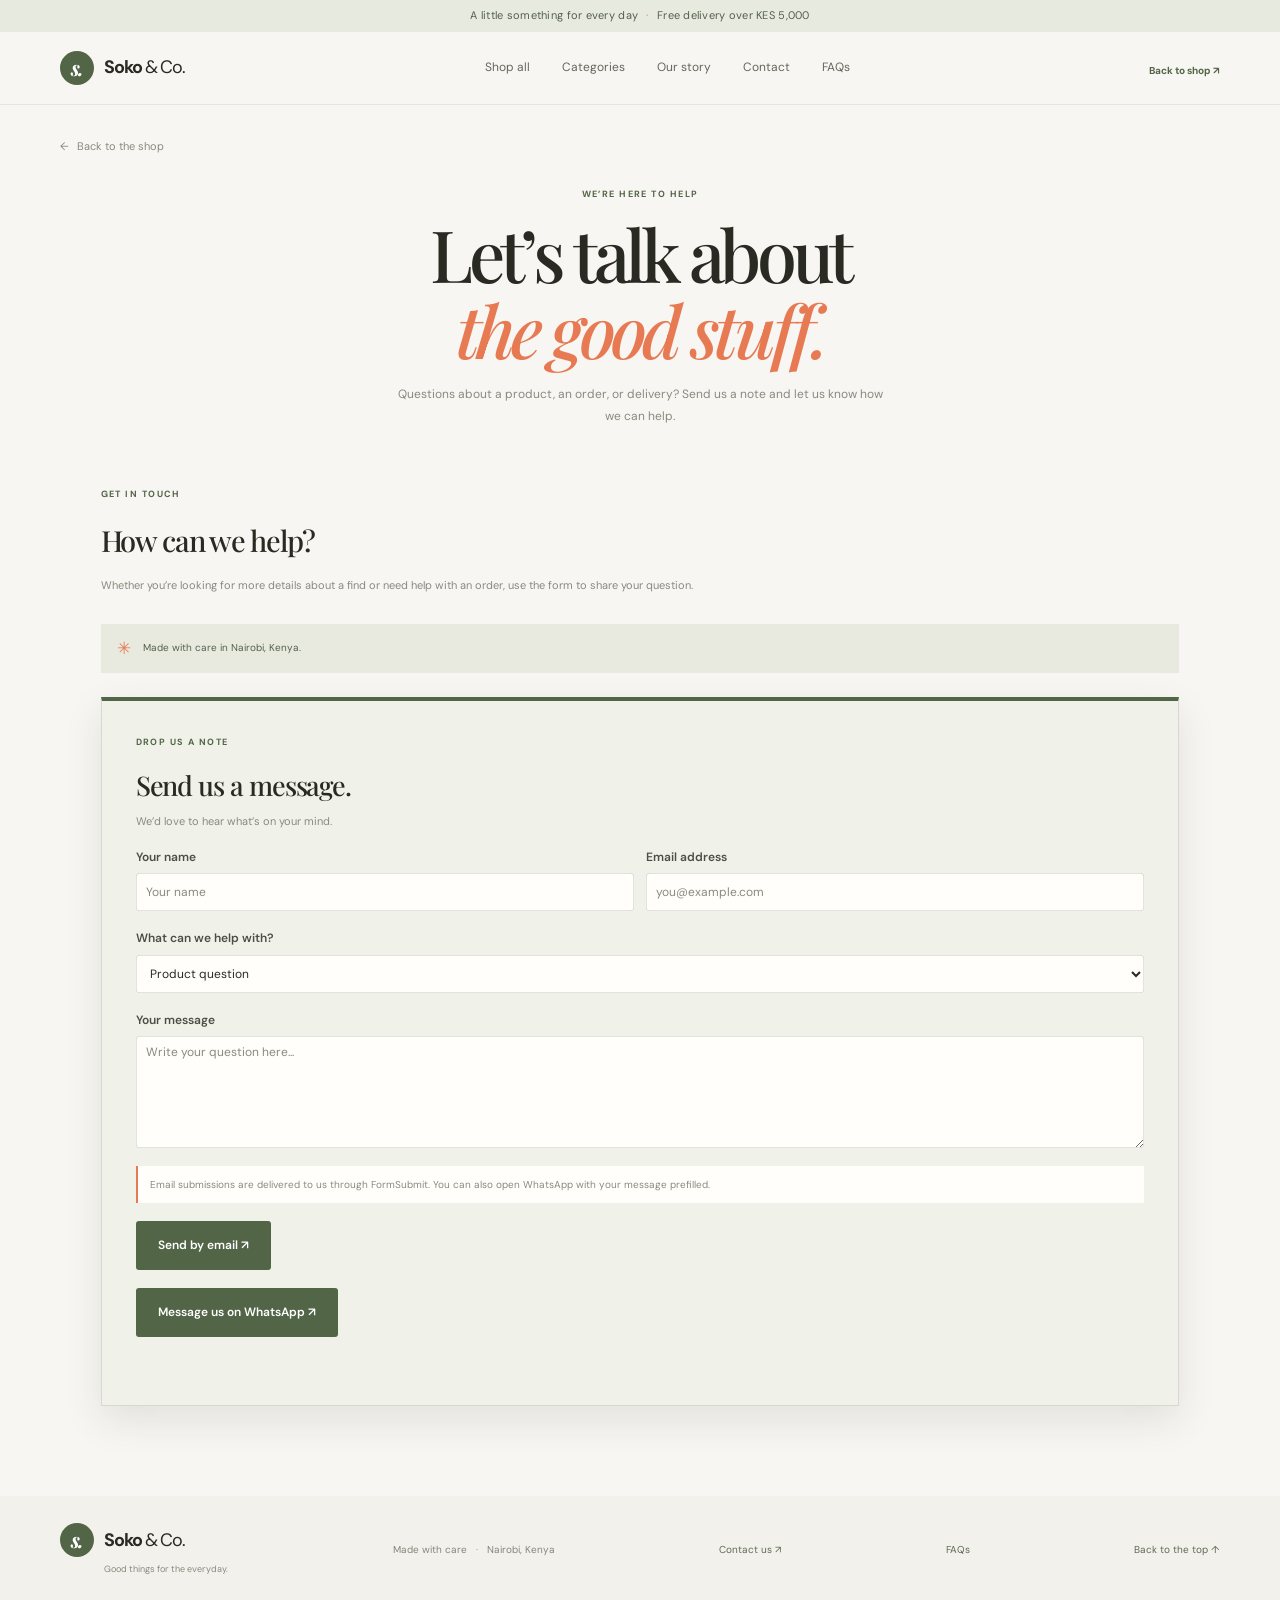
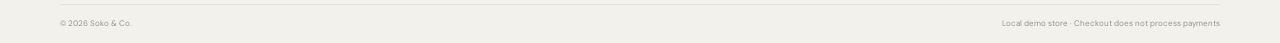
==== commit 48207150: "Connect contact form email and WhatsApp options Co-authored-by: Copilot <223556219+Copilot@users.nor" ====
--- a/contact.html
+++ b/contact.html
@@ -8,7 +8,30 @@
       name="description"
       content="Get in touch with Soko & Co. about products, orders, or delivery."
     />
+    <meta name="author" content="Fredrick Ochieng" />
+    <meta name="robots" content="index, follow" />
     <meta name="theme-color" content="#f7f6f2" />
+    <meta name="format-detection" content="telephone=no" />
+    <meta name="apple-mobile-web-app-capable" content="yes" />
+
+    <meta property="og:type" content="website" />
+    <meta property="og:title" content="Contact us — Soko &amp; Co." />
+    <meta
+      property="og:description"
+      content="Get in touch with Soko & Co. about products, orders, or delivery."
+    />
+    <meta property="og:image" content="images/hero_bg.jpg" />
+    <meta property="og:site_name" content="Soko &amp; Co." />
+    <meta property="og:locale" content="en_KE" />
+
+    <meta name="twitter:card" content="summary_large_image" />
+    <meta name="twitter:title" content="Contact us — Soko &amp; Co." />
+    <meta
+      name="twitter:description"
+      content="Get in touch with Soko & Co. about products, orders, or delivery."
+    />
+    <meta name="twitter:image" content="images/hero_bg.jpg" />
+
     <title>Contact us — Soko &amp; Co.</title>
     <link rel="stylesheet" href="market.css" />
     <script src="contact.js" defer></script>
@@ -85,7 +108,18 @@
           </div>
         </div>
 
-        <form class="contact-form" id="contact-form">
+        <form
+          class="contact-form"
+          id="contact-form"
+          action="https://formsubmit.co/werefredrick63@gmail.com"
+          method="POST"
+        >
+          <input
+            type="hidden"
+            name="_subject"
+            value="New Soko & Co. contact form message"
+          />
+          <input type="hidden" name="_template" value="table" />
           <div class="contact-form-heading">
             <span class="eyebrow">DROP US A NOTE</span>
             <h2>Send us a message.</h2>
@@ -133,10 +167,17 @@
             ></textarea>
           </div>
           <p class="contact-note">
-            This local demo form is not connected to email or messaging, so
-            submissions won’t be sent.
+            Email submissions are delivered to us through FormSubmit. You can
+            also open WhatsApp with your message prefilled.
           </p>
-          <button class="button button-dark" type="submit">Send message ↗</button>
+          <button class="button button-dark" type="submit">Send by email ↗</button>
+          <button
+            class="button button-dark"
+            id="contact-whatsapp"
+            type="button"
+          >
+            Message us on WhatsApp ↗
+          </button>
           <p class="contact-status" id="contact-status" role="status" aria-live="polite"></p>
         </form>
       </section>
--- a/market.css
+++ b/market.css
@@ -285,6 +285,7 @@
   position: relative;
   min-height: 400px;
   overflow: hidden;
+  border-radius: 12px;
   background: #e8c1a8 url("images/hero_bg.jpg") center 43% / cover no-repeat;
 }
 .hero-art::before {
